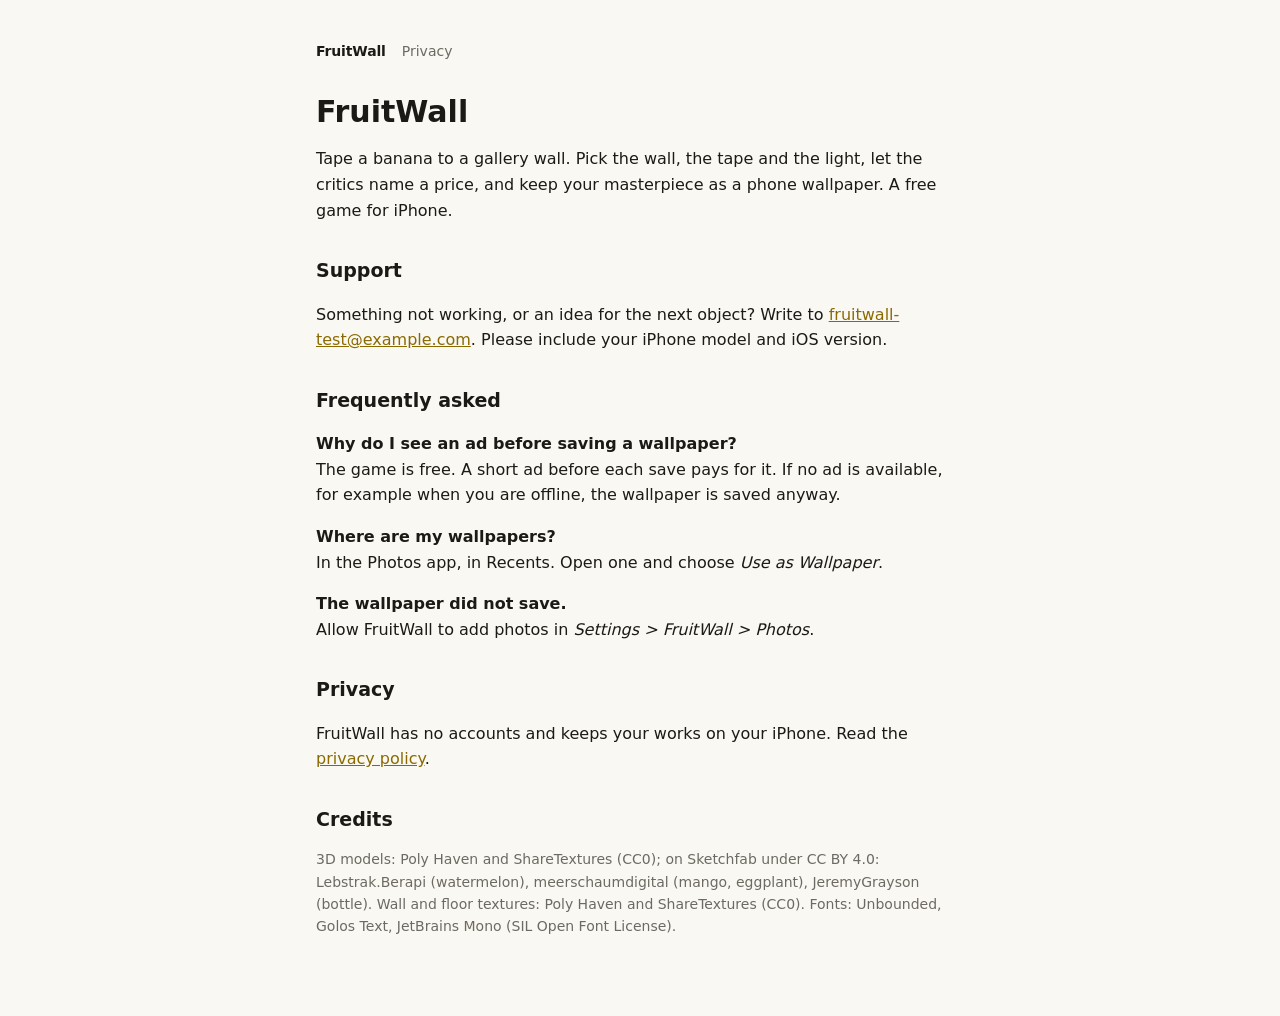
==== fruitwall/index.html @ faa2cdc5 "Publish ArtFruitWall support and privacy pages Claude-Session: https://claude.ai/code/session_01XwHC" ====
<!doctype html>
<html lang="en">
<head>
<meta charset="utf-8">
<meta name="viewport" content="width=device-width,initial-scale=1">
<title>FruitWall</title>
<link rel="stylesheet" href="style.css">
</head>
<body>
<main>
<nav><a class="brand" href="./" aria-current="page">FruitWall</a><a href="privacy.html">Privacy</a></nav>

<h1>FruitWall</h1>
<p>Tape a banana to a gallery wall. Pick the wall, the tape and the light, let the critics name a price, and keep your masterpiece as a phone wallpaper. A free game for iPhone.</p>

<h2>Support</h2>
<p>Something not working, or an idea for the next object? Write to <a href="mailto:fruitwall-test@example.com">fruitwall-test@example.com</a>. Please include your iPhone model and iOS version.</p>

<h2>Frequently asked</h2>
<p><strong>Why do I see an ad before saving a wallpaper?</strong><br>The game is free. A short ad before each save pays for it. If no ad is available, for example when you are offline, the wallpaper is saved anyway.</p>
<p><strong>Where are my wallpapers?</strong><br>In the Photos app, in Recents. Open one and choose <em>Use as Wallpaper</em>.</p>
<p><strong>The wallpaper did not save.</strong><br>Allow FruitWall to add photos in <em>Settings &gt; FruitWall &gt; Photos</em>.</p>

<h2>Privacy</h2>
<p>FruitWall has no accounts and keeps your works on your iPhone. Read the <a href="privacy.html">privacy policy</a>.</p>

<h2>Credits</h2>
<p class="muted">3D models: Poly Haven and ShareTextures (CC0); on Sketchfab under CC BY 4.0: Lebstrak.Berapi (watermelon), meerschaumdigital (mango, eggplant), JeremyGrayson (bottle). Wall and floor textures: Poly Haven and ShareTextures (CC0). Fonts: Unbounded, Golos Text, JetBrains Mono (SIL Open Font License).</p>
</main>
</body>
</html>
---- fruitwall/style.css ----
:root{--bg:#121110;--panel:#1c1a17;--line:#34302a;--ink:#f2efe7;--muted:#9d988c;--banana:#f5cd2a;color-scheme:dark}
*{box-sizing:border-box}
body{margin:0;background:var(--bg);color:var(--ink);font:16px/1.6 -apple-system,BlinkMacSystemFont,"Segoe UI",system-ui,sans-serif}
main{max-width:680px;margin:0 auto;padding:40px 16px 64px}
h1{font-size:30px;line-height:1.2;margin:0 0 4px}
h2{font-size:19px;margin:32px 0 8px}
p,li{color:var(--ink)}
.muted{color:var(--muted);font-size:14px}
a{color:var(--banana)}
ul{padding-left:20px}
nav{display:flex;gap:16px;margin-bottom:32px;font-size:14px}
nav a{color:var(--muted);text-decoration:none}
nav a[aria-current]{color:var(--ink)}
.brand{font-weight:800;letter-spacing:-.01em;color:var(--ink)}
table{border-collapse:collapse;width:100%;font-size:14px}
td,th{border-top:1px solid var(--line);padding:8px 6px;text-align:left;vertical-align:top}
@media (prefers-color-scheme:light){:root{--bg:#faf8f2;--panel:#fff;--line:#e2ddd2;--ink:#1b1a17;--muted:#6c6a62;--banana:#8a6a00;color-scheme:light}}
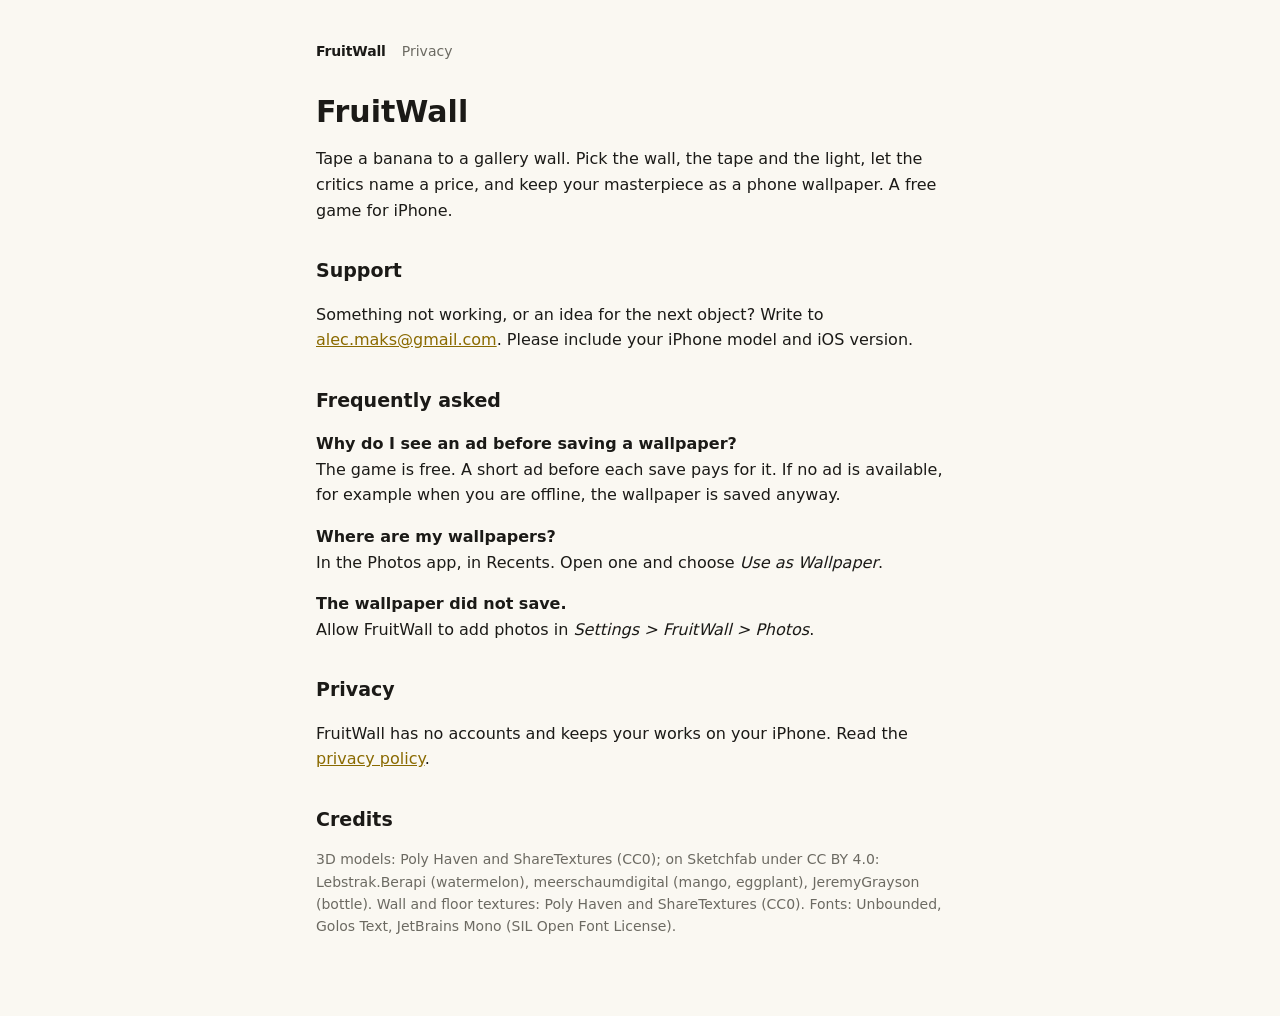
==== commit b19e8b12: "Set the real support email Claude-Session: https://claude.ai/code/session_01XwHCtArDrBEDLfjw6vxTAr" ====
--- a/fruitwall/index.html
+++ b/fruitwall/index.html
@@ -14,7 +14,7 @@
 <p>Tape a banana to a gallery wall. Pick the wall, the tape and the light, let the critics name a price, and keep your masterpiece as a phone wallpaper. A free game for iPhone.</p>
 
 <h2>Support</h2>
-<p>Something not working, or an idea for the next object? Write to <a href="mailto:fruitwall-test@example.com">fruitwall-test@example.com</a>. Please include your iPhone model and iOS version.</p>
+<p>Something not working, or an idea for the next object? Write to <a href="mailto:alec.maks@gmail.com">alec.maks@gmail.com</a>. Please include your iPhone model and iOS version.</p>
 
 <h2>Frequently asked</h2>
 <p><strong>Why do I see an ad before saving a wallpaper?</strong><br>The game is free. A short ad before each save pays for it. If no ad is available, for example when you are offline, the wallpaper is saved anyway.</p>
